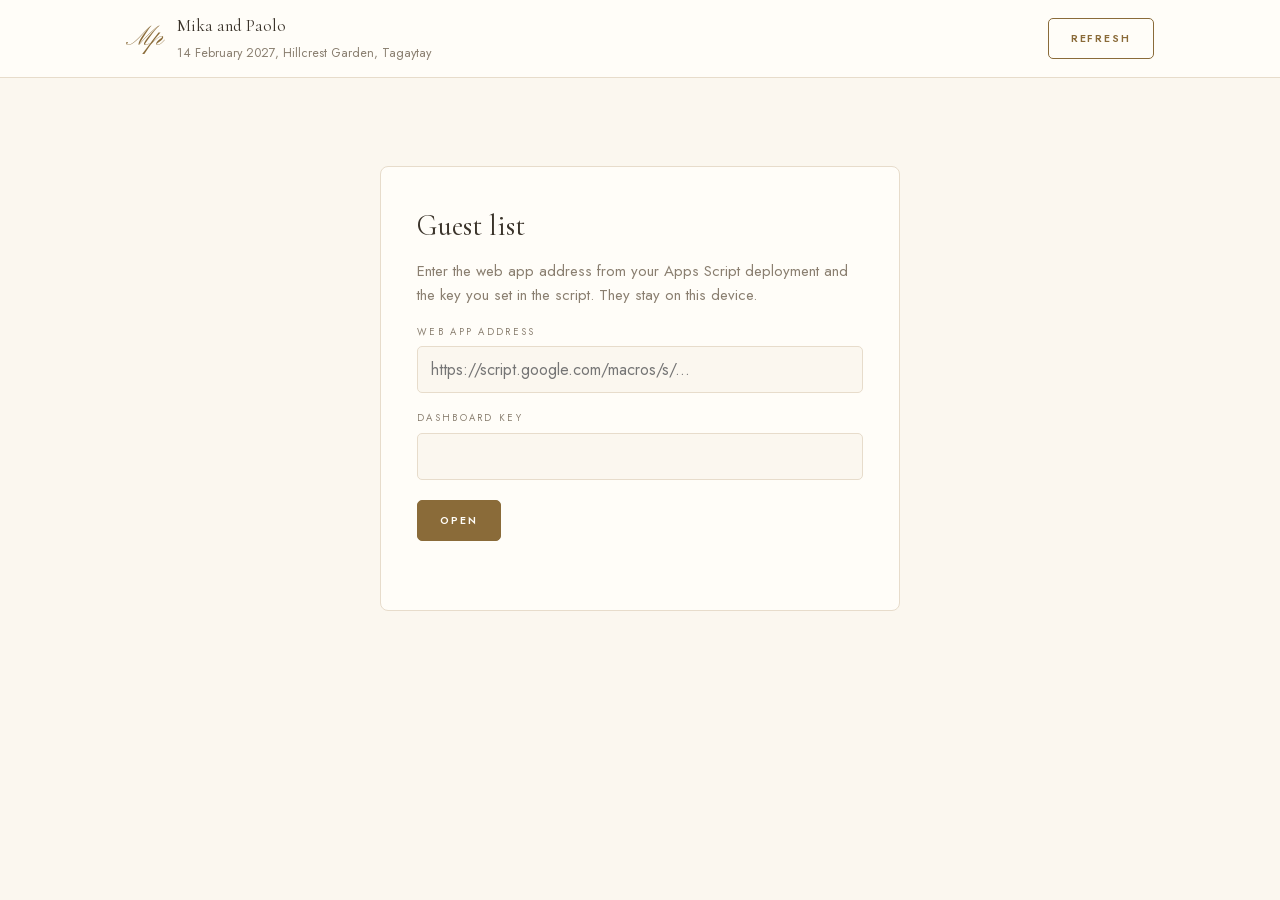
==== dashboard.html @ da98675a "Add files via upload" ====
<!doctype html>
<html lang="en">
<head>
<meta charset="utf-8">
<meta name="viewport" content="width=device-width, initial-scale=1, viewport-fit=cover">
<title>Amara Dashboard</title>
<meta name="robots" content="noindex, nofollow">
<link rel="stylesheet" href="assets/css/fonts.css">
<link rel="stylesheet" href="assets/css/dashboard.css">
</head>
<body>
<header class="bar">
  <div class="bar-in">
    <span class="mark" id="mark">Mp</span>
    <div class="who">
      <b id="couple"></b>
      <small id="when"></small>
    </div>
    <button class="btn ghost" type="button" id="refresh">Refresh</button>
  </div>
</header>

<main class="shell">
  <section class="gate" id="gate">
    <h1>Guest list</h1>
    <p>Enter the web app address from your Apps Script deployment and the key you
      set in the script. They stay on this device.</p>
    <label class="lbl" for="endpoint">Web app address</label>
    <input type="text" id="endpoint" placeholder="https://script.google.com/macros/s/..." autocomplete="off">
    <label class="lbl" for="key">Dashboard key</label>
    <input type="password" id="key" autocomplete="off">
    <div class="row">
      <button class="btn" type="button" id="connect">Open</button>
      <button class="btn ghost" type="button" id="forget" hidden>Forget this device</button>
    </div>
    <p class="status" id="gate-status" role="status" aria-live="polite"></p>
  </section>

  <section id="board" hidden>
    <div class="tiles">
      <div class="tile"><b id="t-going">0</b><span>Attending</span></div>
      <div class="tile"><b id="t-not">0</b><span>Cannot come</span></div>
      <div class="tile"><b id="t-wait">0</b><span>No reply yet</span></div>
      <div class="tile"><b id="t-invited">0</b><span>Invited</span></div>
    </div>

    <div class="split">
      <div class="card">
        <h2>Dinner count</h2>
        <div class="bars" id="meals"></div>
      </div>
      <div class="card">
        <h2>Replies over time</h2>
        <div class="spark" id="spark"></div>
        <p class="hint" id="last-reply"></p>
      </div>
    </div>

    <div class="card">
      <div class="card-head">
        <h2>Parties</h2>
        <div class="tools">
          <input type="search" id="find" placeholder="Search a name" autocomplete="off">
          <select id="filt">
            <option value="all">Everyone</option>
            <option value="yes">Attending</option>
            <option value="no">Cannot come</option>
            <option value="wait">No reply yet</option>
          </select>
          <button class="btn ghost" type="button" id="csv">Export CSV</button>
        </div>
      </div>
      <div class="rows" id="rows"></div>
      <p class="hint" id="count-line"></p>
    </div>

    <div class="card">
      <div class="card-head">
        <h2>Photos from guests</h2>
        <span class="hint" id="upload-count"></span>
      </div>
      <div class="files" id="files"></div>
    </div>

    <div class="card">
      <h2>Notes and song requests</h2>
      <div class="notes" id="msgs"></div>
    </div>
  </section>
</main>

<script src="assets/js/config.js"></script>
<script src="assets/js/dashboard.js"></script>
</body>
</html>
---- assets/css/fonts.css ----
@font-face{font-family:'Pinyon Script';font-style:normal;font-weight:400;font-display:swap;src:url(../fonts/pinyon-script.woff2) format('woff2')}@font-face{font-family:'Cormorant Garamond';font-style:normal;font-weight:300 700;font-display:swap;src:url(../fonts/cormorant-garamond.woff2) format('woff2')}@font-face{font-family:'Cormorant Garamond';font-style:italic;font-weight:300 700;font-display:swap;src:url(../fonts/cormorant-garamond-italic.woff2) format('woff2')}@font-face{font-family:'Jost';font-style:normal;font-weight:300 600;font-display:swap;src:url(../fonts/jost.woff2) format('woff2')}
---- assets/css/dashboard.css ----
:root{
  --page:#FBF7EF; --card:#FFFDF8; --ink:#3A332A; --dim:#8A7F70;
  --line:#E7DCCB; --key:#8A6B39; --key-soft:#F0E6D6;
  --yes:#6C7C63; --no:#A9583F; --wait:#B08D57;
  --body:"Jost",system-ui,sans-serif; --display:"Cormorant Garamond",Georgia,serif; --hand:"Pinyon Script",cursive;
}
*,*::before,*::after{box-sizing:border-box}
body{margin:0; background:var(--page); color:var(--ink); font-family:var(--body);
     font-size:16px; line-height:1.6; -webkit-font-smoothing:antialiased}
h1,h2{margin:0; font-family:var(--display); font-weight:400}
p{margin:0 0 1em} p:last-child{margin-bottom:0}
[hidden]{display:none!important}

.bar{position:sticky; top:0; z-index:20; background:var(--card);
     border-bottom:1px solid var(--line)}
.bar-in{max-width:1080px; margin:0 auto; padding:12px clamp(14px,3vw,26px);
        display:flex; align-items:center; gap:14px}
.mark{font-family:var(--hand); font-size:1.7rem; color:var(--key); line-height:1}
.who{flex:1; min-width:0}
.who b{display:block; font-family:var(--display); font-weight:400; font-size:1.06rem}
.who small{color:var(--dim); font-size:.78rem}

.shell{max-width:1080px; margin:0 auto; padding:clamp(18px,4vw,34px) clamp(14px,3vw,26px) 60px}

.gate{max-width:520px; margin:6vh auto; background:var(--card);
      border:1px solid var(--line); border-radius:8px; padding:clamp(22px,5vw,36px)}
.gate h1{font-size:1.8rem; margin-bottom:10px}
.gate p{color:var(--dim); font-size:.94rem}
.lbl{display:block; font-size:.6rem; letter-spacing:.24em; text-transform:uppercase;
     color:var(--dim); margin:18px 0 6px}
input[type=text],input[type=password],input[type=search],select{
  width:100%; font-family:var(--body); font-size:1rem; color:var(--ink);
  background:var(--page); border:1px solid var(--line); border-radius:5px; padding:11px 13px}
input:focus-visible,select:focus-visible,button:focus-visible{
  outline:2px solid var(--key); outline-offset:2px}
.row{display:flex; gap:10px; flex-wrap:wrap; margin-top:20px}
.btn{font-family:var(--body); font-size:.66rem; font-weight:600; letter-spacing:.18em;
     text-transform:uppercase; padding:12px 22px; border-radius:5px; cursor:pointer;
     border:1px solid var(--key); background:var(--key); color:var(--card)}
.btn.ghost{background:transparent; color:var(--key)}
.btn.ghost:hover{background:var(--key-soft)}
.btn:disabled{opacity:.5; cursor:default}
.status{margin-top:14px; font-size:.9rem; color:var(--dim); min-height:1.3em}
.status.bad{color:var(--no)}
.status.ok{color:var(--yes)}

.tiles{display:grid; grid-template-columns:repeat(auto-fit,minmax(150px,1fr)); gap:12px}
.tile{background:var(--card); border:1px solid var(--line); border-radius:8px;
      padding:18px 20px}
.tile b{display:block; font-family:var(--display); font-size:2.4rem; font-weight:400;
        line-height:1.1; font-variant-numeric:tabular-nums}
.tile span{font-size:.6rem; letter-spacing:.22em; text-transform:uppercase; color:var(--dim)}
.tile:nth-child(1) b{color:var(--yes)}
.tile:nth-child(2) b{color:var(--no)}
.tile:nth-child(3) b{color:var(--wait)}

.split{display:grid; grid-template-columns:repeat(auto-fit,minmax(280px,1fr)); gap:12px;
       margin-top:12px}
.card{background:var(--card); border:1px solid var(--line); border-radius:8px;
      padding:clamp(16px,3vw,24px); margin-top:12px}
.split .card{margin-top:0}
.card h2{font-size:1.14rem; margin-bottom:14px}
.card-head{display:flex; flex-wrap:wrap; gap:12px; align-items:center;
           justify-content:space-between; margin-bottom:14px}
.card-head h2{margin:0}
.tools{display:flex; gap:8px; flex-wrap:wrap}
.tools input{width:auto; min-width:170px}
.tools select{width:auto}
.hint{font-size:.82rem; color:var(--dim)}

.bars{display:grid; gap:10px}
.meal{display:grid; grid-template-columns:7rem 1fr 2.4rem; gap:10px; align-items:center;
      font-size:.92rem}
.meal .track{display:block; height:9px; background:var(--page); border-radius:99px; overflow:hidden}
.meal .fill{display:block; height:100%; background:var(--key); border-radius:99px}
.meal .n{text-align:right; font-variant-numeric:tabular-nums; color:var(--dim)}

.spark{display:flex; align-items:flex-end; gap:3px; height:74px}
.spark i{flex:1; background:var(--key-soft); border-radius:2px 2px 0 0; min-height:2px}
.spark i.on{background:var(--key)}

.rows{display:grid; gap:8px}
.party{border:1px solid var(--line); border-radius:6px; padding:12px 14px}
.party-head{display:flex; gap:10px; align-items:baseline; justify-content:space-between}
.party-head b{font-family:var(--display); font-weight:400; font-size:1.1rem}
.pill{font-size:.56rem; letter-spacing:.16em; text-transform:uppercase; padding:3px 9px;
      border-radius:99px; border:1px solid currentColor; white-space:nowrap}
.pill.yes{color:var(--yes)} .pill.no{color:var(--no)} .pill.wait{color:var(--wait)}
.people{margin-top:8px; display:grid; gap:4px}
.person{display:flex; gap:10px; justify-content:space-between; font-size:.92rem;
        color:var(--dim)}
.person em{font-style:normal; color:var(--ink)}

.files{display:grid; grid-template-columns:repeat(auto-fill,minmax(160px,1fr)); gap:8px}
.file{border:1px solid var(--line); border-radius:6px; padding:10px 12px; font-size:.86rem}
.file a{color:var(--key); text-decoration:none; word-break:break-all}
.file span{display:block; color:var(--dim); font-size:.74rem; margin-top:4px}

.notes{display:grid; gap:10px}
.msg{border-left:2px solid var(--key-soft); padding-left:12px; font-size:.94rem}
.msg b{display:block; font-family:var(--display); font-weight:400}
.msg span{color:var(--dim)}
.empty{color:var(--dim); font-size:.9rem}
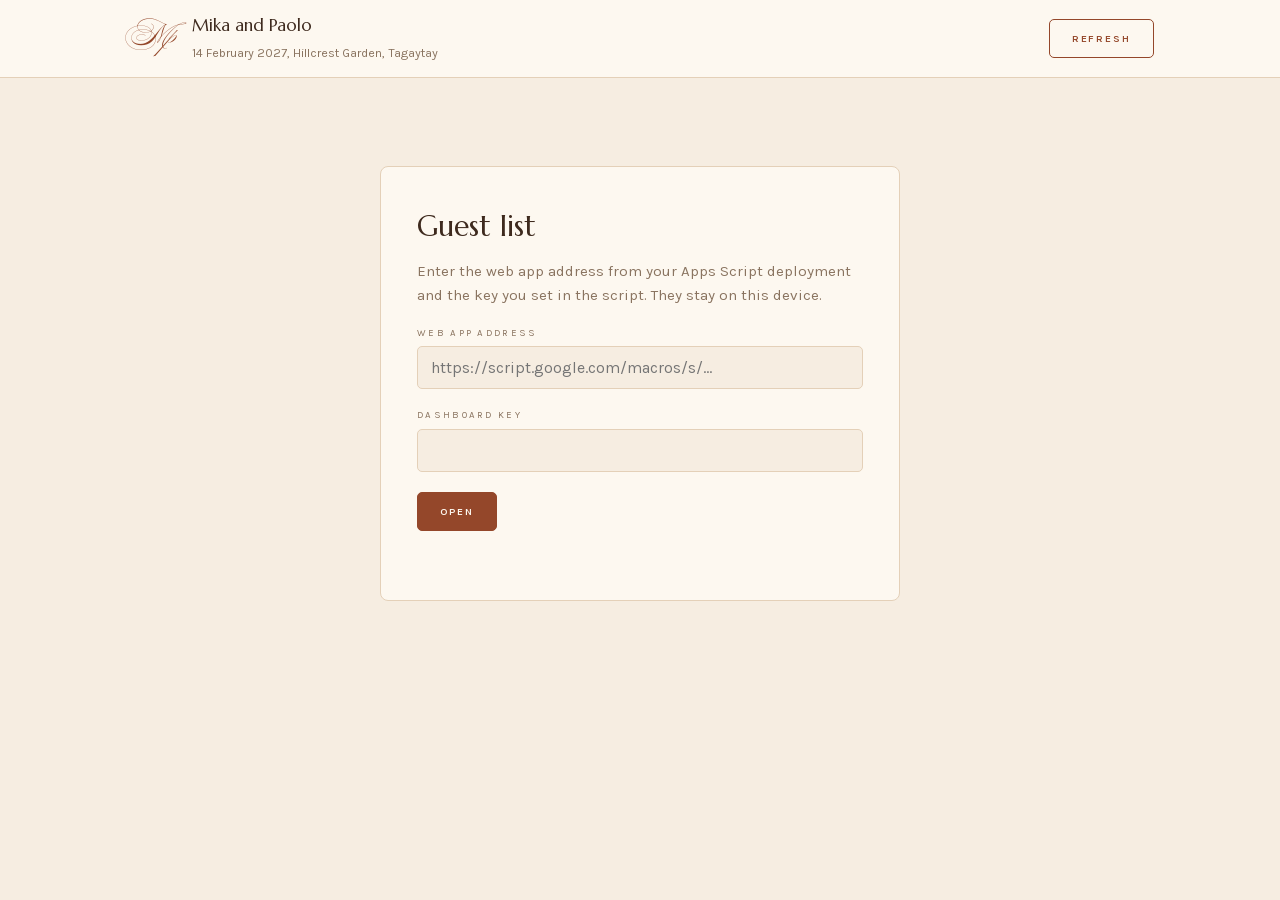
==== commit 5196e9c7: "Add files via upload" ====
--- a/dashboard.html
+++ b/dashboard.html
@@ -3,7 +3,7 @@
 <head>
 <meta charset="utf-8">
 <meta name="viewport" content="width=device-width, initial-scale=1, viewport-fit=cover">
-<title>Amara Dashboard</title>
+<title>Sol Dashboard</title>
 <meta name="robots" content="noindex, nofollow">
 <link rel="stylesheet" href="assets/css/fonts.css">
 <link rel="stylesheet" href="assets/css/dashboard.css">
--- a/assets/css/fonts.css
+++ b/assets/css/fonts.css
@@ -1 +1 @@
-@font-face{font-family:'Pinyon Script';font-style:normal;font-weight:400;font-display:swap;src:url(../fonts/pinyon-script.woff2) format('woff2')}@font-face{font-family:'Cormorant Garamond';font-style:normal;font-weight:300 700;font-display:swap;src:url(../fonts/cormorant-garamond.woff2) format('woff2')}@font-face{font-family:'Cormorant Garamond';font-style:italic;font-weight:300 700;font-display:swap;src:url(../fonts/cormorant-garamond-italic.woff2) format('woff2')}@font-face{font-family:'Jost';font-style:normal;font-weight:300 600;font-display:swap;src:url(../fonts/jost.woff2) format('woff2')}
+@font-face{font-family:'Marcellus';font-style:normal;font-weight:400;font-display:swap;src:url(../fonts/marcellus.woff2) format('woff2')}@font-face{font-family:'Ballet';font-style:normal;font-weight:400;font-display:swap;src:url(../fonts/ballet.woff2) format('woff2')}@font-face{font-family:'Karla';font-style:normal;font-weight:300 700;font-display:swap;src:url(../fonts/karla.woff2) format('woff2')}
--- a/assets/css/dashboard.css
+++ b/assets/css/dashboard.css
@@ -1,8 +1,8 @@
 :root{
-  --page:#FBF7EF; --card:#FFFDF8; --ink:#3A332A; --dim:#8A7F70;
-  --line:#E7DCCB; --key:#8A6B39; --key-soft:#F0E6D6;
-  --yes:#6C7C63; --no:#A9583F; --wait:#B08D57;
-  --body:"Jost",system-ui,sans-serif; --display:"Cormorant Garamond",Georgia,serif; --hand:"Pinyon Script",cursive;
+  --page:#F6EDE1; --card:#FDF8F0; --ink:#3E2A1E; --dim:#8A7460;
+  --line:#E4D0B8; --key:#94472A; --key-soft:#F3E2D4;
+  --yes:#6F7A4B; --no:#A9442B; --wait:#B85C35;
+  --body:"Karla",system-ui,sans-serif; --display:"Marcellus",Georgia,serif; --hand:"Ballet",cursive;
 }
 *,*::before,*::after{box-sizing:border-box}
 body{margin:0; background:var(--page); color:var(--ink); font-family:var(--body);
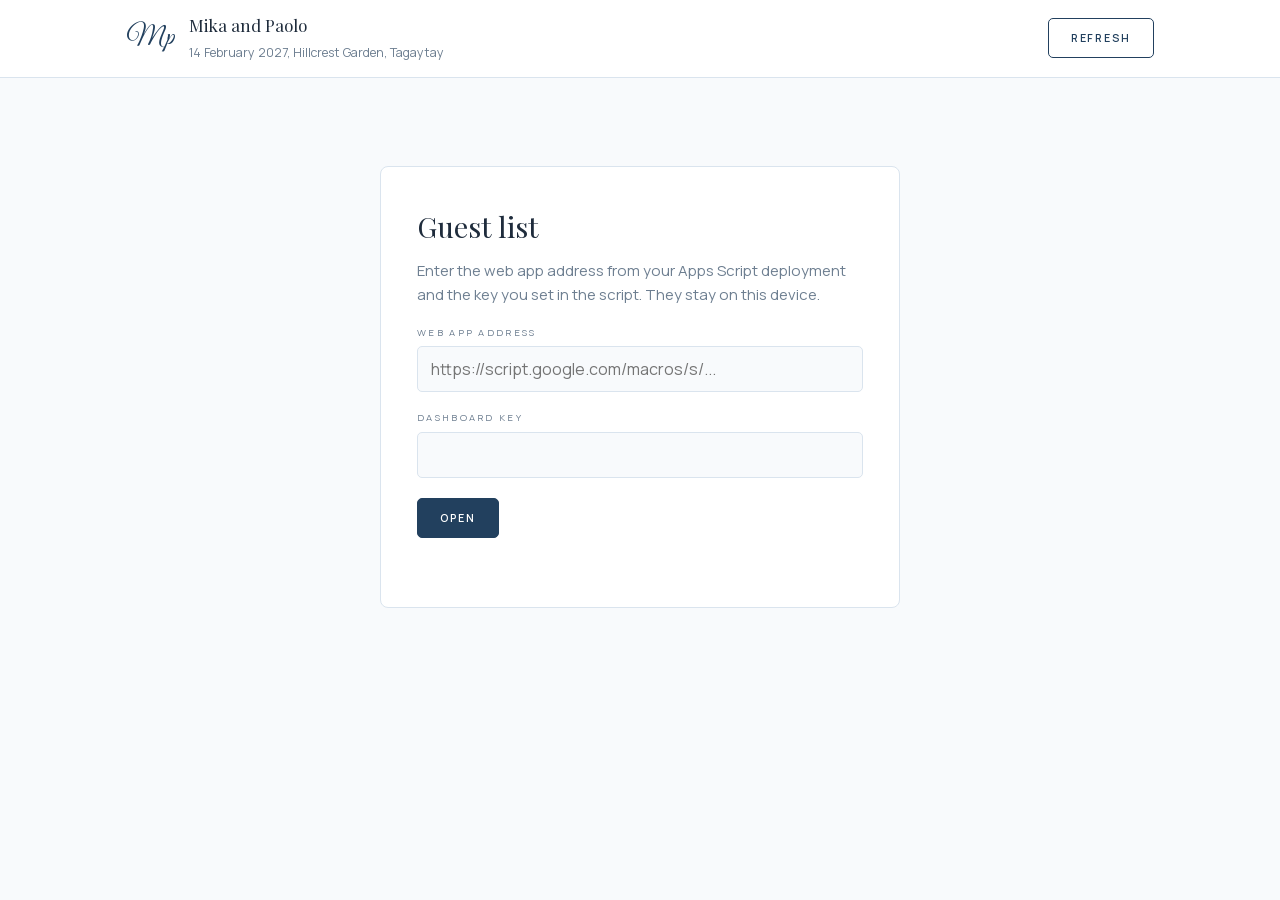
==== commit f6f2611b: "Add files via upload" ====
--- a/dashboard.html
+++ b/dashboard.html
@@ -3,7 +3,7 @@
 <head>
 <meta charset="utf-8">
 <meta name="viewport" content="width=device-width, initial-scale=1, viewport-fit=cover">
-<title>Sol Dashboard</title>
+<title>Porcelain Dashboard</title>
 <meta name="robots" content="noindex, nofollow">
 <link rel="stylesheet" href="assets/css/fonts.css">
 <link rel="stylesheet" href="assets/css/dashboard.css">
--- a/assets/css/fonts.css
+++ b/assets/css/fonts.css
@@ -1 +1 @@
-@font-face{font-family:'Marcellus';font-style:normal;font-weight:400;font-display:swap;src:url(../fonts/marcellus.woff2) format('woff2')}@font-face{font-family:'Ballet';font-style:normal;font-weight:400;font-display:swap;src:url(../fonts/ballet.woff2) format('woff2')}@font-face{font-family:'Karla';font-style:normal;font-weight:300 700;font-display:swap;src:url(../fonts/karla.woff2) format('woff2')}
+@font-face{font-family:'Playfair Display';font-style:normal;font-weight:400 800;font-display:swap;src:url(../fonts/playfair-display.woff2) format('woff2')}@font-face{font-family:'Playfair Display';font-style:italic;font-weight:400 800;font-display:swap;src:url(../fonts/playfair-display-italic.woff2) format('woff2')}@font-face{font-family:'Great Vibes';font-style:normal;font-weight:400;font-display:swap;src:url(../fonts/great-vibes.woff2) format('woff2')}@font-face{font-family:'Manrope';font-style:normal;font-weight:300 800;font-display:swap;src:url(../fonts/manrope.woff2) format('woff2')}
--- a/assets/css/dashboard.css
+++ b/assets/css/dashboard.css
@@ -1,8 +1,8 @@
 :root{
-  --page:#F6EDE1; --card:#FDF8F0; --ink:#3E2A1E; --dim:#8A7460;
-  --line:#E4D0B8; --key:#94472A; --key-soft:#F3E2D4;
-  --yes:#6F7A4B; --no:#A9442B; --wait:#B85C35;
-  --body:"Karla",system-ui,sans-serif; --display:"Marcellus",Georgia,serif; --hand:"Ballet",cursive;
+  --page:#F8FAFC; --card:#FFFFFF; --ink:#1F2C3C; --dim:#6E7F91;
+  --line:#DAE4EE; --key:#22405E; --key-soft:#E7EFF7;
+  --yes:#3D6B54; --no:#A5533C; --wait:#33587D;
+  --body:"Manrope",system-ui,sans-serif; --display:"Playfair Display",Georgia,serif; --hand:"Great Vibes",cursive;
 }
 *,*::before,*::after{box-sizing:border-box}
 body{margin:0; background:var(--page); color:var(--ink); font-family:var(--body);
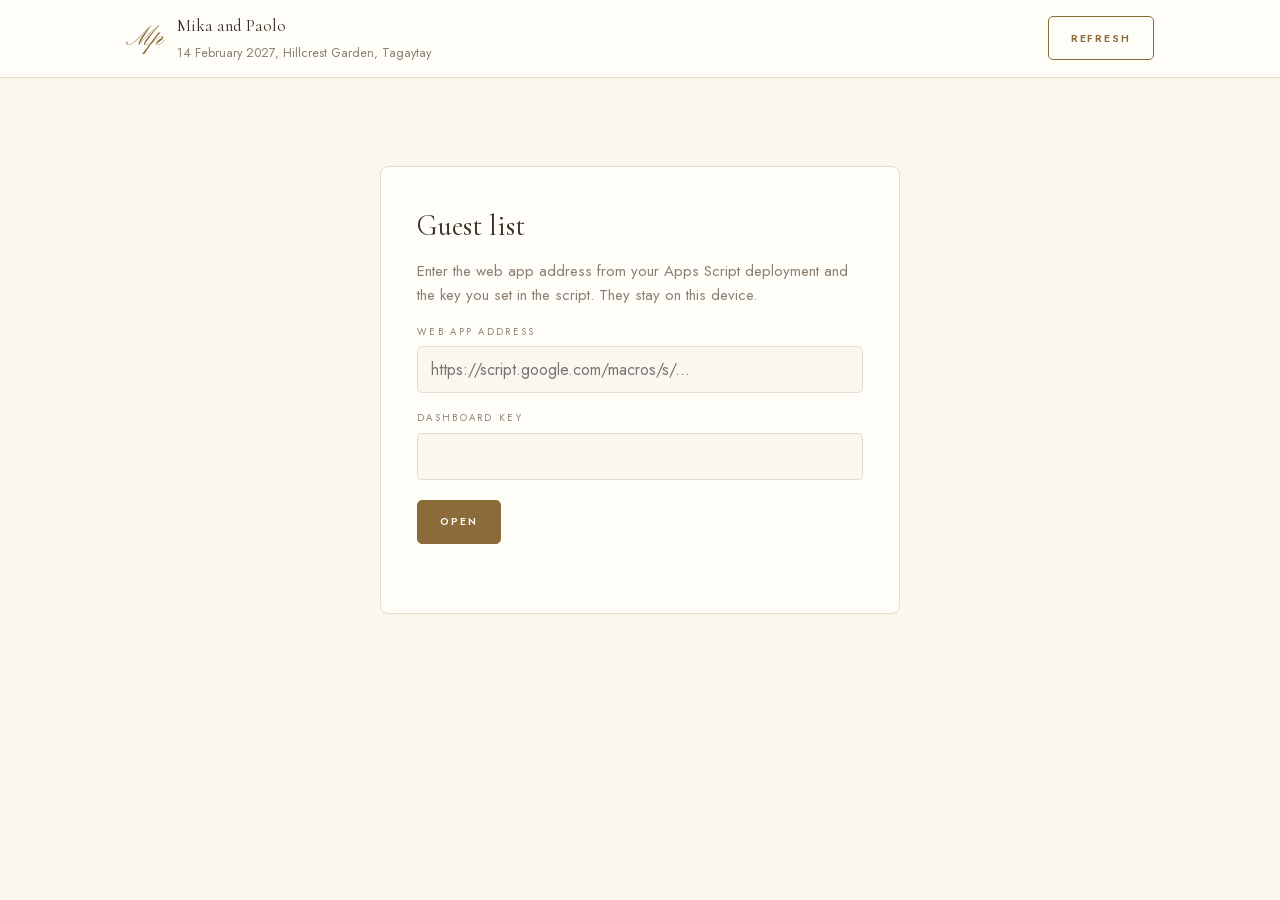
==== commit 3f73d3a0: "Add files via upload" ====
--- a/dashboard.html
+++ b/dashboard.html
@@ -3,7 +3,7 @@
 <head>
 <meta charset="utf-8">
 <meta name="viewport" content="width=device-width, initial-scale=1, viewport-fit=cover">
-<title>Porcelain Dashboard</title>
+<title>Amara Dashboard</title>
 <meta name="robots" content="noindex, nofollow">
 <link rel="stylesheet" href="assets/css/fonts.css">
 <link rel="stylesheet" href="assets/css/dashboard.css">
--- a/assets/css/fonts.css
+++ b/assets/css/fonts.css
@@ -1 +1 @@
-@font-face{font-family:'Playfair Display';font-style:normal;font-weight:400 800;font-display:swap;src:url(../fonts/playfair-display.woff2) format('woff2')}@font-face{font-family:'Playfair Display';font-style:italic;font-weight:400 800;font-display:swap;src:url(../fonts/playfair-display-italic.woff2) format('woff2')}@font-face{font-family:'Great Vibes';font-style:normal;font-weight:400;font-display:swap;src:url(../fonts/great-vibes.woff2) format('woff2')}@font-face{font-family:'Manrope';font-style:normal;font-weight:300 800;font-display:swap;src:url(../fonts/manrope.woff2) format('woff2')}
+@font-face{font-family:'Pinyon Script';font-style:normal;font-weight:400;font-display:swap;src:url(../fonts/pinyon-script.woff2) format('woff2')}@font-face{font-family:'Cormorant Garamond';font-style:normal;font-weight:300 700;font-display:swap;src:url(../fonts/cormorant-garamond.woff2) format('woff2')}@font-face{font-family:'Cormorant Garamond';font-style:italic;font-weight:300 700;font-display:swap;src:url(../fonts/cormorant-garamond-italic.woff2) format('woff2')}@font-face{font-family:'Jost';font-style:normal;font-weight:300 600;font-display:swap;src:url(../fonts/jost.woff2) format('woff2')}
--- a/assets/css/dashboard.css
+++ b/assets/css/dashboard.css
@@ -1,8 +1,8 @@
 :root{
-  --page:#F8FAFC; --card:#FFFFFF; --ink:#1F2C3C; --dim:#6E7F91;
-  --line:#DAE4EE; --key:#22405E; --key-soft:#E7EFF7;
-  --yes:#3D6B54; --no:#A5533C; --wait:#33587D;
-  --body:"Manrope",system-ui,sans-serif; --display:"Playfair Display",Georgia,serif; --hand:"Great Vibes",cursive;
+  --page:#FBF7EF; --card:#FFFDF8; --ink:#3A332A; --dim:#8A7F70;
+  --line:#E7DCCB; --key:#8A6B39; --key-soft:#F0E6D6;
+  --yes:#6C7C63; --no:#A9583F; --wait:#B08D57;
+  --body:"Jost",system-ui,sans-serif; --display:"Cormorant Garamond",Georgia,serif; --hand:"Pinyon Script",cursive;
 }
 *,*::before,*::after{box-sizing:border-box}
 body{margin:0; background:var(--page); color:var(--ink); font-family:var(--body);
@@ -36,7 +36,8 @@
 .row{display:flex; gap:10px; flex-wrap:wrap; margin-top:20px}
 .btn{font-family:var(--body); font-size:.66rem; font-weight:600; letter-spacing:.18em;
      text-transform:uppercase; padding:12px 22px; border-radius:5px; cursor:pointer;
-     border:1px solid var(--key); background:var(--key); color:var(--card)}
+     border:1px solid var(--key); background:var(--key); color:var(--card);
+     min-height:44px; display:inline-flex; align-items:center; justify-content:center}
 .btn.ghost{background:transparent; color:var(--key)}
 .btn.ghost:hover{background:var(--key-soft)}
 .btn:disabled{opacity:.5; cursor:default}
@@ -93,7 +94,8 @@
 
 .files{display:grid; grid-template-columns:repeat(auto-fill,minmax(160px,1fr)); gap:8px}
 .file{border:1px solid var(--line); border-radius:6px; padding:10px 12px; font-size:.86rem}
-.file a{color:var(--key); text-decoration:none; word-break:break-all}
+.file a{color:var(--key); text-decoration:none; word-break:break-all;
+        display:flex; align-items:center; min-height:44px}
 .file span{display:block; color:var(--dim); font-size:.74rem; margin-top:4px}
 
 .notes{display:grid; gap:10px}
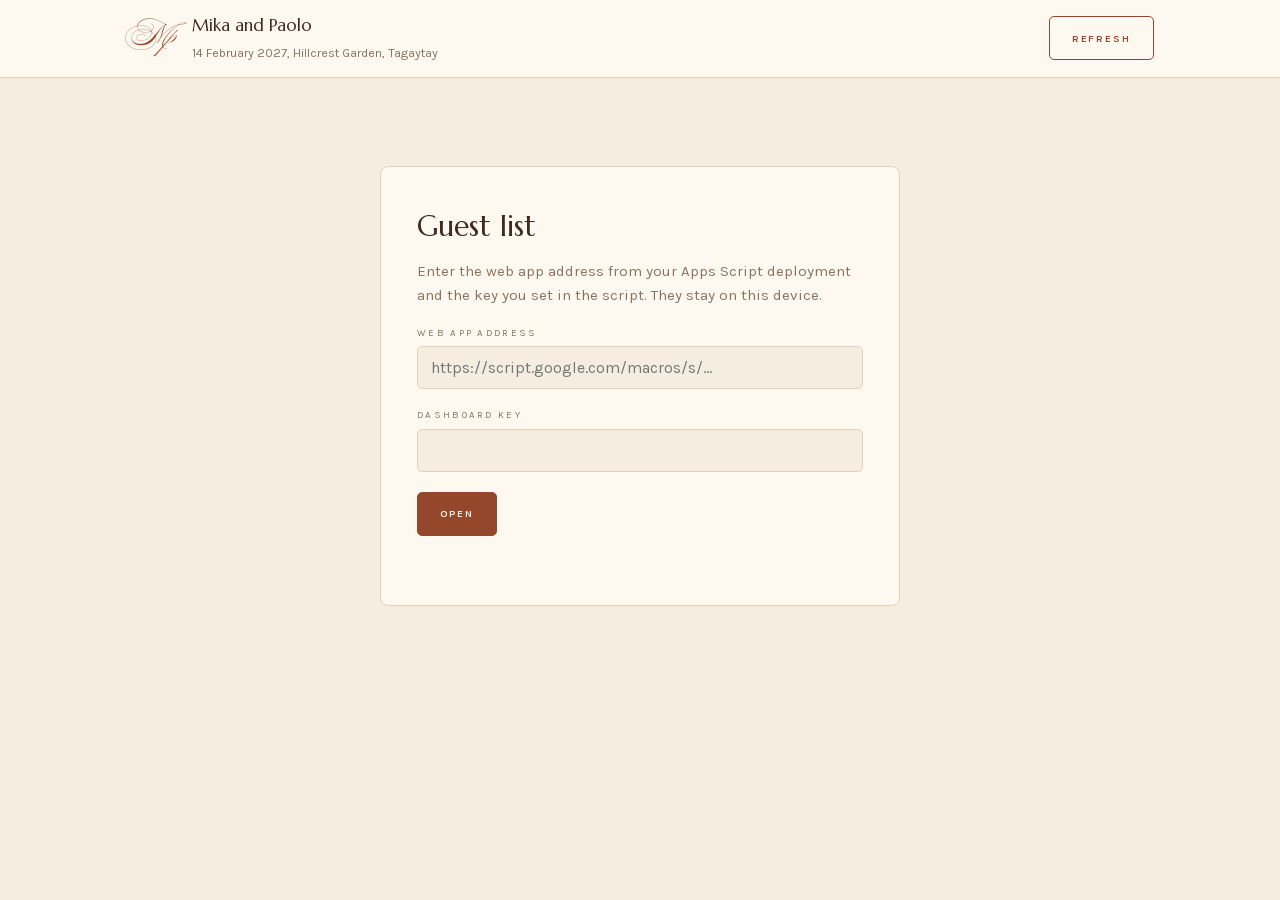
==== commit 0e55fdc2: "Add files via upload" ====
--- a/dashboard.html
+++ b/dashboard.html
@@ -3,7 +3,7 @@
 <head>
 <meta charset="utf-8">
 <meta name="viewport" content="width=device-width, initial-scale=1, viewport-fit=cover">
-<title>Amara Dashboard</title>
+<title>Sol Dashboard</title>
 <meta name="robots" content="noindex, nofollow">
 <link rel="stylesheet" href="assets/css/fonts.css">
 <link rel="stylesheet" href="assets/css/dashboard.css">
--- a/assets/css/fonts.css
+++ b/assets/css/fonts.css
@@ -1 +1 @@
-@font-face{font-family:'Pinyon Script';font-style:normal;font-weight:400;font-display:swap;src:url(../fonts/pinyon-script.woff2) format('woff2')}@font-face{font-family:'Cormorant Garamond';font-style:normal;font-weight:300 700;font-display:swap;src:url(../fonts/cormorant-garamond.woff2) format('woff2')}@font-face{font-family:'Cormorant Garamond';font-style:italic;font-weight:300 700;font-display:swap;src:url(../fonts/cormorant-garamond-italic.woff2) format('woff2')}@font-face{font-family:'Jost';font-style:normal;font-weight:300 600;font-display:swap;src:url(../fonts/jost.woff2) format('woff2')}
+@font-face{font-family:'Marcellus';font-style:normal;font-weight:400;font-display:swap;src:url(../fonts/marcellus.woff2) format('woff2')}@font-face{font-family:'Ballet';font-style:normal;font-weight:400;font-display:swap;src:url(../fonts/ballet.woff2) format('woff2')}@font-face{font-family:'Karla';font-style:normal;font-weight:300 700;font-display:swap;src:url(../fonts/karla.woff2) format('woff2')}
--- a/assets/css/dashboard.css
+++ b/assets/css/dashboard.css
@@ -1,8 +1,8 @@
 :root{
-  --page:#FBF7EF; --card:#FFFDF8; --ink:#3A332A; --dim:#8A7F70;
-  --line:#E7DCCB; --key:#8A6B39; --key-soft:#F0E6D6;
-  --yes:#6C7C63; --no:#A9583F; --wait:#B08D57;
-  --body:"Jost",system-ui,sans-serif; --display:"Cormorant Garamond",Georgia,serif; --hand:"Pinyon Script",cursive;
+  --page:#F6EDE1; --card:#FDF8F0; --ink:#3E2A1E; --dim:#8A7460;
+  --line:#E4D0B8; --key:#94472A; --key-soft:#F3E2D4;
+  --yes:#6F7A4B; --no:#A9442B; --wait:#B85C35;
+  --body:"Karla",system-ui,sans-serif; --display:"Marcellus",Georgia,serif; --hand:"Ballet",cursive;
 }
 *,*::before,*::after{box-sizing:border-box}
 body{margin:0; background:var(--page); color:var(--ink); font-family:var(--body);
